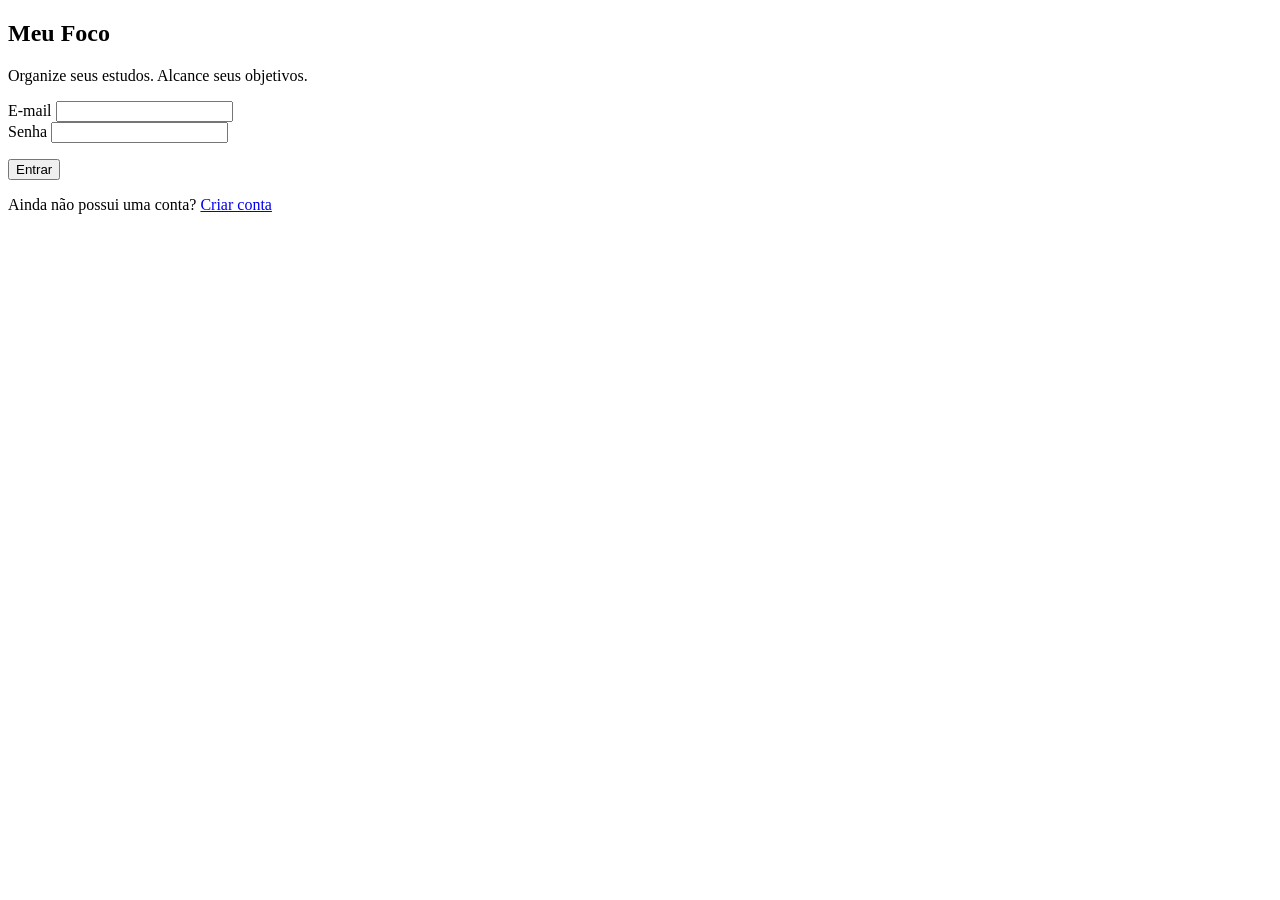
==== HTML/index.html @ 258f2d6f "maior parte do código html + css" ====
<!DOCTYPE html>
<html lang="pt-BR">
<head>
    <meta charset="UTF-8">
    <meta name="viewport" content="width=device-width, initial-scale=1.0">
    <title>Meu Foco - Login</title>
    <link rel="stylesheet" href="css/style.css">
</head>
<body>
    <main class="pagina pagina-login">
        <section class="card-login">
            <header class="cabecalho-login">
                <h1>Meu Foco</h1>
                <p>Organize seus estudos. Alcance seus objetivos.</p>
            </header>

            <form id="form-login" novalidate>
                <div class="campo">
                    <label for="login-email">E-mail</label>
                    <input type="email" id="login-email" name="email" autocomplete="email" required>
                </div>

                <div class="campo">
                    <label for="login-senha">Senha</label>
                    <input type="password" id="login-senha" name="senha" autocomplete="current-password" required>
                </div>

                <p id="login-mensagem" class="mensagem" role="alert"></p>

                <button type="submit" class="botao botao-principal">Entrar</button>
            </form>

            <p class="link-alternativo">
                Ainda não possui uma conta?
                <a href="cadastro.html">Criar conta</a>
            </p>
        </section>
    </main>

    <script src="js/login.js"></script>
</body>
</html>
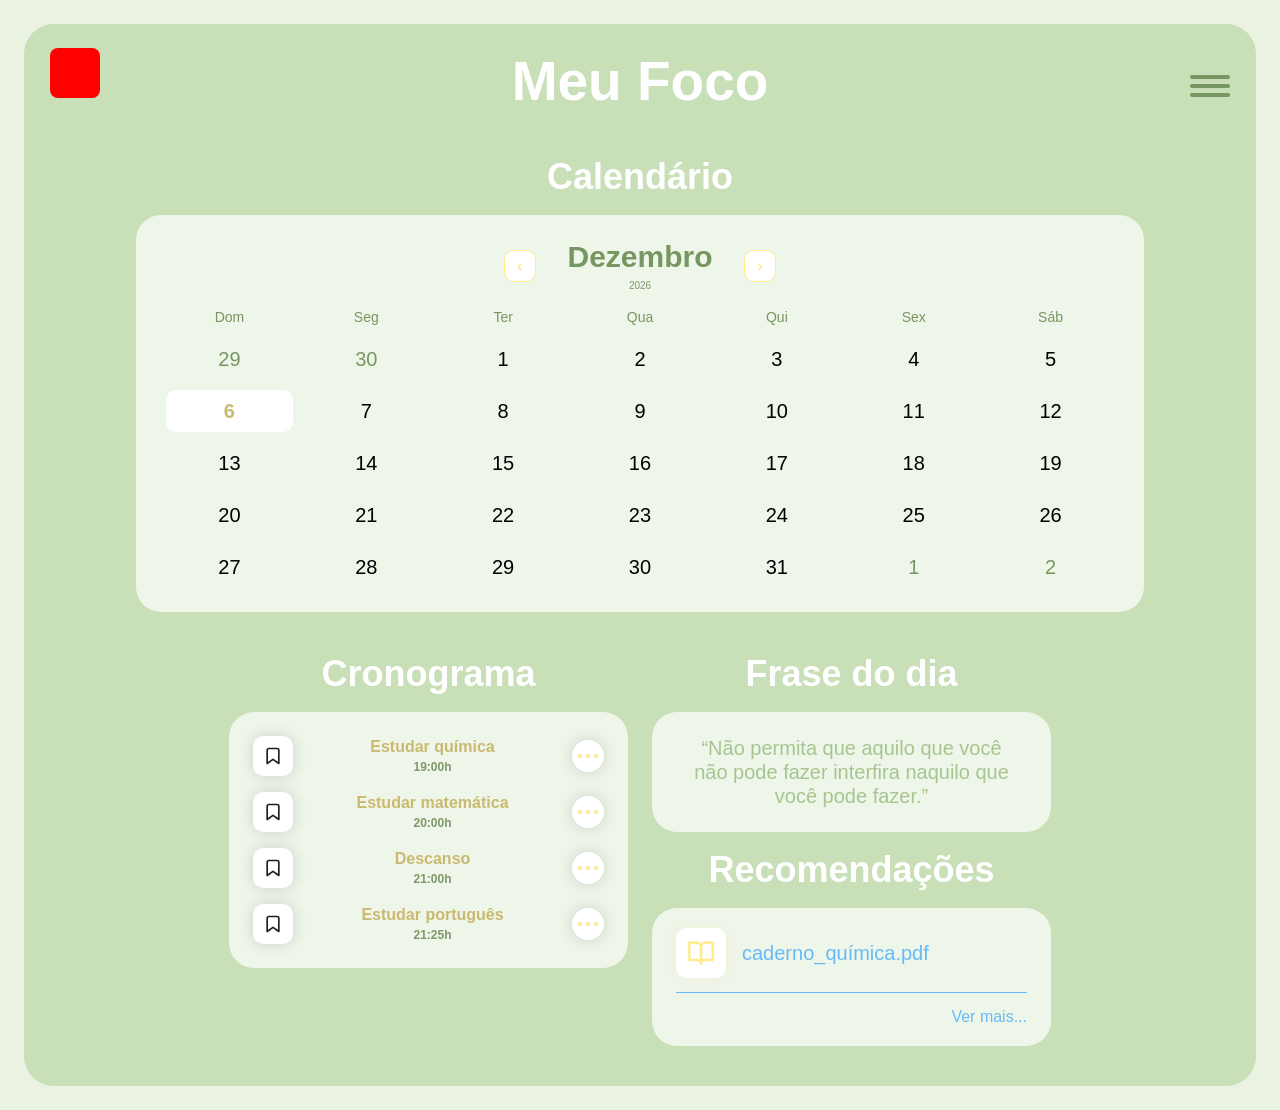
==== commit 19de38f8: "iniciomudado" ====
--- a/HTML/index.html
+++ b/HTML/index.html
@@ -1,42 +1,535 @@
 <!DOCTYPE html>
 <html lang="pt-BR">
 <head>
-    <meta charset="UTF-8">
-    <meta name="viewport" content="width=device-width, initial-scale=1.0">
-    <title>Meu Foco - Login</title>
-    <link rel="stylesheet" href="css/style.css">
+<meta charset="UTF-8">
+<meta name="viewport" content="width=device-width, initial-scale=1.0">
+<title>Meu Foco</title>
+<style>
+  :root {
+    --bg: #C8DFB7;
+    --card: rgba(255, 255, 255, 0.7);
+    --card-solid: #FFFFFF;
+    --accent-red: #FF0000;
+    --menu-line: #789661;
+    --text-dark-green: #789661;
+    --text-muted-green: #7E986A;
+    --text-white: #FFFFFF;
+    --text-black: #000000;
+    --accent-yellow: #FFEA8C;
+    --accent-blue: #65BBF8;
+    --title-yellow-brown: #CABA70;
+    --quote-green: #A7C590;
+  }
+
+  * { box-sizing: border-box; margin: 0; padding: 0; }
+
+  body {
+    background: #EAF2E2;
+    font-family: 'Inter', sans-serif;
+    display: flex;
+    justify-content: center;
+    padding: 24px;
+  }
+
+  .notebook {
+    position: relative;
+    width: 100%;
+    max-width: 1280px;
+    min-height: 993px;
+    background: var(--bg);
+    border-radius: 30px;
+    padding: 24px 26px 40px;
+    display: flex;
+    flex-direction: column;
+    gap: 40px;
+  }
+
+  .topbar {
+    display: flex;
+    align-items: center;
+    justify-content: center;
+    position: relative;
+    min-height: 67px;
+  }
+
+  .topbar .icon-square {
+    position: absolute;
+    left: 0;
+    top: 0;
+    width: 50px;
+    height: 50px;
+    background: var(--accent-red);
+    border-radius: 8px;
+  }
+
+  .topbar h1 {
+    font-weight: 700;
+    font-size: 55px;
+    line-height: 67px;
+    color: var(--text-white);
+    text-align: center;
+  }
+
+  .hamburger {
+    position: absolute;
+    right: 0;
+    top: 27px;
+    width: 40px;
+    display: flex;
+    flex-direction: column;
+    gap: 5px;
+    cursor: pointer;
+    background: none;
+    border: none;
+  }
+
+  .hamburger span {
+    display: block;
+    width: 40px;
+    height: 4px;
+    background: var(--menu-line);
+    border-radius: 40px;
+  }
+
+  /* Calendário */
+  .calendar-section {
+    display: flex;
+    flex-direction: column;
+    align-items: center;
+    gap: 16px;
+  }
+
+  .calendar-section > h2 {
+    font-weight: 700;
+    font-size: 36px;
+    line-height: 44px;
+    color: var(--text-white);
+  }
+
+  .calendar-card {
+    width: 100%;
+    max-width: 1008px;
+    background: var(--card);
+    border-radius: 25px;
+    padding: 24px 30px;
+  }
+
+  .calendar-nav {
+    display: flex;
+    align-items: center;
+    justify-content: center;
+    gap: 24px;
+    margin-bottom: 16px;
+  }
+
+  .nav-btn {
+    width: 32px;
+    height: 32px;
+    border-radius: 10px;
+    background: var(--card-solid);
+    border: 1px solid var(--accent-yellow);
+    display: flex;
+    align-items: center;
+    justify-content: center;
+    cursor: pointer;
+    color: var(--accent-yellow);
+    font-weight: 700;
+    font-size: 16px;
+  }
+
+  .nav-btn:hover { background: var(--accent-yellow); color: #fff; }
+
+  .month-label {
+    text-align: center;
+    min-width: 160px;
+  }
+
+  .month-label .month {
+    font-weight: 700;
+    font-size: 30px;
+    line-height: 36px;
+    color: var(--text-dark-green);
+    display: block;
+  }
+
+  .month-label .year {
+    font-weight: 400;
+    font-size: 10px;
+    line-height: 12px;
+    color: var(--text-muted-green);
+  }
+
+  .weekdays, .days-grid {
+    display: grid;
+    grid-template-columns: repeat(7, 1fr);
+    gap: 10px;
+  }
+
+  .weekdays div {
+    text-align: center;
+    font-weight: 400;
+    font-size: 14px;
+    line-height: 17px;
+    color: var(--text-dark-green);
+    padding-bottom: 8px;
+  }
+
+  .days-grid { margin-top: 4px; }
+
+  .day-cell {
+    display: flex;
+    align-items: center;
+    justify-content: center;
+    height: 42px;
+    font-weight: 500;
+    font-size: 20px;
+    line-height: 24px;
+    color: var(--text-black);
+    border-radius: 10px;
+  }
+
+  .day-cell.muted { color: var(--text-dark-green); }
+  .day-cell.today { background: var(--card-solid); color: var(--title-yellow-brown); font-weight: 700; }
+
+  .bottom-row {
+    display: flex;
+    gap: 24px;
+    flex-wrap: wrap;
+    justify-content: center;
+  }
+
+  .col-left, .col-right {
+    display: flex;
+    flex-direction: column;
+    gap: 16px;
+    flex: 1 1 399px;
+    max-width: 399px;
+  }
+
+  .card-title {
+    font-weight: 700;
+    font-size: 36px;
+    line-height: 44px;
+    color: var(--text-white);
+    text-align: center;
+  }
+
+  /*Cronograma */
+  .schedule-card {
+    background: var(--card);
+    border-radius: 25px;
+    padding: 24px;
+    display: flex;
+    flex-direction: column;
+    gap: 16px;
+  }
+
+  .schedule-item {
+    display: flex;
+    align-items: center;
+    gap: 14px;
+  }
+
+  .schedule-icon {
+    flex: none;
+    width: 40px;
+    height: 40px;
+    background: var(--card-solid);
+    box-shadow: 0px 0px 15px rgba(0, 0, 0, 0.15);
+    border-radius: 10px;
+    display: flex;
+    align-items: center;
+    justify-content: center;
+  }
+
+  .schedule-icon svg { width: 20px; height: 20px; }
+
+  .schedule-info { flex: 1; text-align: center; }
+
+  .schedule-info .task {
+    font-weight: 700;
+    font-size: 16px;
+    line-height: 19px;
+    color: var(--title-yellow-brown);
+    display: block;
+  }
+
+  .schedule-info .time {
+    font-weight: 700;
+    font-size: 12px;
+    line-height: 15px;
+    color: var(--text-muted-green);
+    display: block;
+    margin-top: 4px;
+  }
+
+  .dots {
+    flex: none;
+    width: 32px;
+    height: 32px;
+    border-radius: 50%;
+    background: var(--card-solid);
+    box-shadow: 0px 0px 15px rgba(0, 0, 0, 0.15);
+    display: flex;
+    align-items: center;
+    justify-content: center;
+    gap: 4px;
+    cursor: pointer;
+  }
+
+  .dots span {
+    width: 4px;
+    height: 4px;
+    border-radius: 50%;
+    background: var(--accent-yellow);
+  }
+
+  /*Frase do dia*/
+  .quote-card {
+    background: var(--card);
+    border-radius: 25px;
+    padding: 24px 36px;
+    display: flex;
+    align-items: center;
+    justify-content: center;
+    min-height: 107px;
+  }
+
+  .quote-card p {
+    font-weight: 500;
+    font-size: 20px;
+    line-height: 24px;
+    text-align: center;
+    color: var(--quote-green);
+  }
+
+  /*Recomendações*/
+  .recs-card {
+    background: var(--card);
+    border-radius: 25px;
+    padding: 20px 24px;
+    display: flex;
+    flex-direction: column;
+    gap: 14px;
+  }
+
+  .rec-item {
+    display: flex;
+    align-items: center;
+    gap: 16px;
+  }
+
+  .rec-icon {
+    flex: none;
+    width: 50px;
+    height: 50px;
+    background: var(--card-solid);
+    box-shadow: 0px 0px 10px rgba(255, 232, 156, 0.25);
+    border-radius: 10px;
+    display: flex;
+    align-items: center;
+    justify-content: center;
+  }
+
+  .rec-icon svg { width: 28px; height: 28px; }
+
+  .rec-item p {
+    font-weight: 500;
+    font-size: 20px;
+    line-height: 1.2;
+    color: var(--accent-blue);
+    flex: 1;
+  }
+
+  hr.divider {
+    border: none;
+    border-top: 1px solid var(--accent-blue);
+    width: 100%;
+  }
+
+  .see-more {
+    align-self: flex-end;
+    font-weight: 500;
+    font-size: 16px;
+    line-height: 19px;
+    color: var(--accent-blue);
+    text-decoration: none;
+  }
+
+  @media (max-width: 640px) {
+    .notebook { padding: 20px; border-radius: 20px; }
+    .topbar h1 { font-size: 34px; line-height: 40px; }
+    .topbar .icon-square { width: 36px; height: 36px; }
+    .hamburger { top: 8px; }
+    .card-title { font-size: 26px; line-height: 32px; }
+    .calendar-section > h2 { font-size: 26px; line-height: 32px; }
+    .day-cell { font-size: 16px; height: 36px; }
+    .weekdays div { font-size: 12px; }
+  }
+</style>
 </head>
 <body>
-    <main class="pagina pagina-login">
-        <section class="card-login">
-            <header class="cabecalho-login">
-                <h1>Meu Foco</h1>
-                <p>Organize seus estudos. Alcance seus objetivos.</p>
-            </header>
-
-            <form id="form-login" novalidate>
-                <div class="campo">
-                    <label for="login-email">E-mail</label>
-                    <input type="email" id="login-email" name="email" autocomplete="email" required>
-                </div>
-
-                <div class="campo">
-                    <label for="login-senha">Senha</label>
-                    <input type="password" id="login-senha" name="senha" autocomplete="current-password" required>
-                </div>
-
-                <p id="login-mensagem" class="mensagem" role="alert"></p>
-
-                <button type="submit" class="botao botao-principal">Entrar</button>
-            </form>
-
-            <p class="link-alternativo">
-                Ainda não possui uma conta?
-                <a href="cadastro.html">Criar conta</a>
-            </p>
-        </section>
-    </main>
-
-    <script src="js/login.js"></script>
+
+<div class="notebook">
+
+  <header class="topbar">
+    <div class="icon-square" aria-hidden="true"></div>
+    <h1>Meu Foco</h1>
+    <button class="hamburger" aria-label="Abrir menu">
+      <span></span><span></span><span></span>
+    </button>
+  </header>
+
+  <section class="calendar-section">
+    <h2>Calendário</h2>
+    <div class="calendar-card">
+      <div class="calendar-nav">
+        <button class="nav-btn" id="prevMonth" aria-label="Mês anterior">&#8249;</button>
+        <div class="month-label">
+          <span class="month" id="monthLabel"></span>
+          <span class="year" id="yearLabel"></span>
+        </div>
+        <button class="nav-btn" id="nextMonth" aria-label="Próximo mês">&#8250;</button>
+      </div>
+      <div class="weekdays">
+        <div>Dom</div><div>Seg</div><div>Ter</div><div>Qua</div><div>Qui</div><div>Sex</div><div>Sáb</div>
+      </div>
+      <div class="days-grid" id="daysGrid"></div>
+    </div>
+  </section>
+
+  <section class="bottom-row">
+
+    <div class="col-left">
+      <h2 class="card-title">Cronograma</h2>
+      <div class="schedule-card">
+
+        <div class="schedule-item">
+          <div class="schedule-icon">
+            <svg viewBox="0 0 24 24" fill="none" stroke="#1E1E1E" stroke-width="2" stroke-linecap="round" stroke-linejoin="round"><path d="M19 21l-7-5-7 5V5a2 2 0 0 1 2-2h10a2 2 0 0 1 2 2z"/></svg>
+          </div>
+          <div class="schedule-info">
+            <span class="task">Estudar química</span>
+            <span class="time">19:00h</span>
+          </div>
+          <div class="dots"><span></span><span></span><span></span></div>
+        </div>
+
+        <div class="schedule-item">
+          <div class="schedule-icon">
+            <svg viewBox="0 0 24 24" fill="none" stroke="#1E1E1E" stroke-width="2" stroke-linecap="round" stroke-linejoin="round"><path d="M19 21l-7-5-7 5V5a2 2 0 0 1 2-2h10a2 2 0 0 1 2 2z"/></svg>
+          </div>
+          <div class="schedule-info">
+            <span class="task">Estudar matemática</span>
+            <span class="time">20:00h</span>
+          </div>
+          <div class="dots"><span></span><span></span><span></span></div>
+        </div>
+
+        <div class="schedule-item">
+          <div class="schedule-icon">
+            <svg viewBox="0 0 24 24" fill="none" stroke="#1E1E1E" stroke-width="2" stroke-linecap="round" stroke-linejoin="round"><path d="M19 21l-7-5-7 5V5a2 2 0 0 1 2-2h10a2 2 0 0 1 2 2z"/></svg>
+          </div>
+          <div class="schedule-info">
+            <span class="task">Descanso</span>
+            <span class="time">21:00h</span>
+          </div>
+          <div class="dots"><span></span><span></span><span></span></div>
+        </div>
+
+        <div class="schedule-item">
+          <div class="schedule-icon">
+            <svg viewBox="0 0 24 24" fill="none" stroke="#1E1E1E" stroke-width="2" stroke-linecap="round" stroke-linejoin="round"><path d="M19 21l-7-5-7 5V5a2 2 0 0 1 2-2h10a2 2 0 0 1 2 2z"/></svg>
+          </div>
+          <div class="schedule-info">
+            <span class="task">Estudar português</span>
+            <span class="time">21:25h</span>
+          </div>
+          <div class="dots"><span></span><span></span><span></span></div>
+        </div>
+
+      </div>
+    </div>
+
+    <!-- Frase do dia + Recomendações -->
+    <div class="col-right">
+      <h2 class="card-title">Frase do dia</h2>
+      <div class="quote-card">
+        <p>“Não permita que aquilo que você não pode fazer interfira naquilo que você pode fazer.”</p>
+      </div>
+
+      <h2 class="card-title">Recomendações</h2>
+      <div class="recs-card">
+        <div class="rec-item">
+          <div class="rec-icon">
+            <svg viewBox="0 0 24 24" fill="none" stroke="#FFEA8C" stroke-width="2" stroke-linecap="round" stroke-linejoin="round"><path d="M2 3h6a4 4 0 0 1 4 4v14a3 3 0 0 0-3-3H2z"/><path d="M22 3h-6a4 4 0 0 0-4 4v14a3 3 0 0 1 3-3h7z"/></svg>
+          </div>
+          <p>caderno_química.pdf</p>
+        </div>
+        <hr class="divider">
+        <a href="#" class="see-more">Ver mais...</a>
+      </div>
+    </div>
+
+  </section>
+
+</div>
+
+<script>
+  const monthNames = ['Janeiro','Fevereiro','Março','Abril','Maio','Junho','Julho','Agosto','Setembro','Outubro','Novembro','Dezembro'];
+  let current = new Date();
+
+  function renderCalendar(date) {
+    const year = date.getFullYear();
+    const month = date.getMonth();
+
+    document.getElementById('monthLabel').textContent = monthNames[month];
+    document.getElementById('yearLabel').textContent = year;
+
+    const grid = document.getElementById('daysGrid');
+    grid.innerHTML = '';
+
+    const firstDay = new Date(year, month, 1).getDay();
+    const daysInMonth = new Date(year, month + 1, 0).getDate();
+    const daysInPrevMonth = new Date(year, month, 0).getDate();
+    const today = new Date();
+
+    // dias do mês anterior (preenchimento)
+    for (let i = firstDay - 1; i >= 0; i--) {
+      grid.appendChild(makeDay(daysInPrevMonth - i, true));
+    }
+    // dias do mês atual
+    for (let d = 1; d <= daysInMonth; d++) {
+      const isToday = d === today.getDate() && month === today.getMonth() && year === today.getFullYear();
+      grid.appendChild(makeDay(d, false, isToday));
+    }
+    // dias do próximo mês (preenchimento até completar semana)
+    const totalCells = firstDay + daysInMonth;
+    const remaining = (7 - (totalCells % 7)) % 7;
+    for (let d = 1; d <= remaining; d++) {
+      grid.appendChild(makeDay(d, true));
+    }
+  }
+
+  function makeDay(num, muted, isToday) {
+    const cell = document.createElement('div');
+    cell.className = 'day-cell' + (muted ? ' muted' : '') + (isToday ? ' today' : '');
+    cell.textContent = num;
+    return cell;
+  }
+
+  document.getElementById('prevMonth').addEventListener('click', () => {
+    current = new Date(current.getFullYear(), current.getMonth() - 1, 1);
+    renderCalendar(current);
+  });
+
+  document.getElementById('nextMonth').addEventListener('click', () => {
+    current = new Date(current.getFullYear(), current.getMonth() + 1, 1);
+    renderCalendar(current);
+  });
+
+  renderCalendar(current);
+</script>
+
 </body>
 </html>
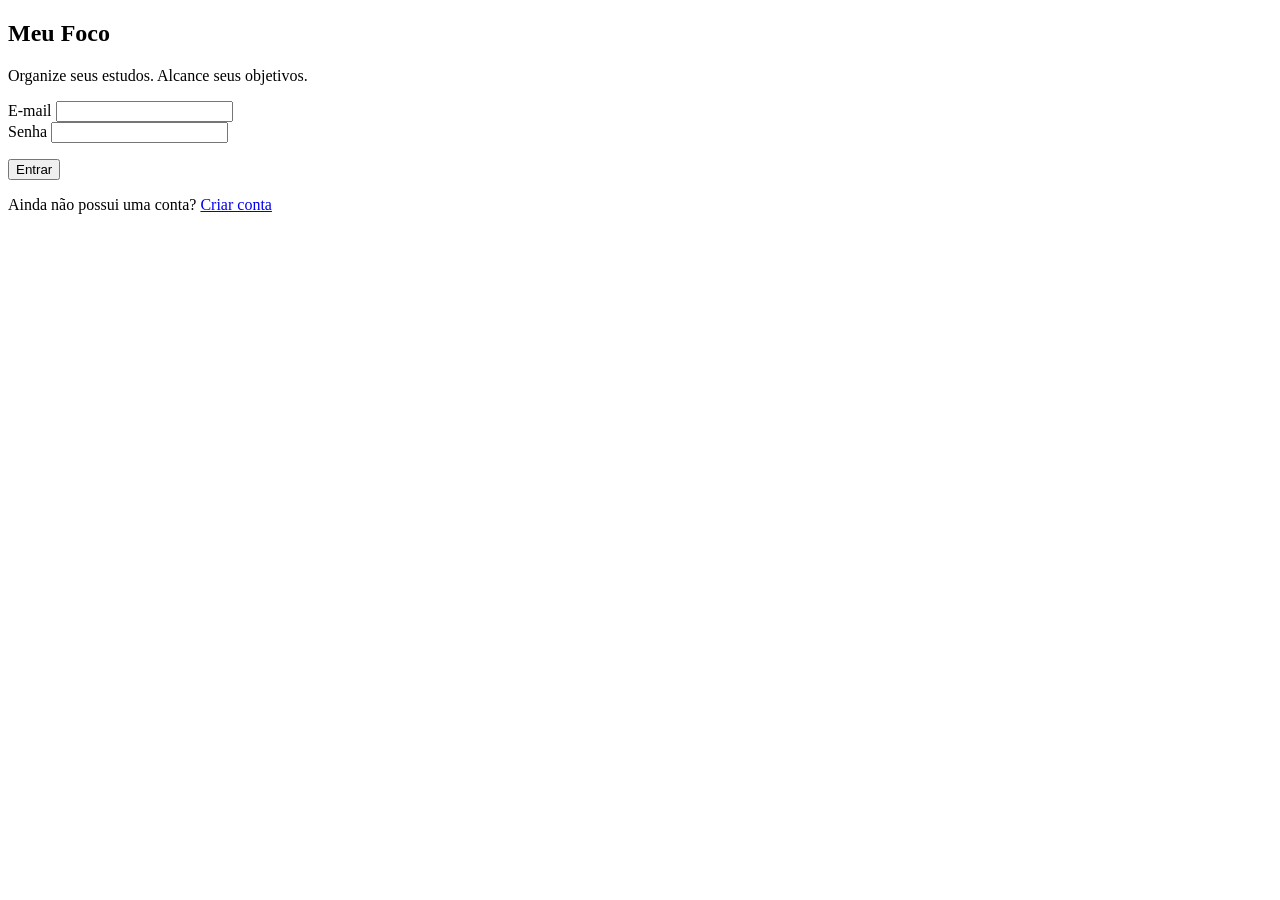
==== commit a4f5e703: "voltando" ====
--- a/HTML/index.html
+++ b/HTML/index.html
@@ -1,535 +1,42 @@
 <!DOCTYPE html>
 <html lang="pt-BR">
 <head>
-<meta charset="UTF-8">
-<meta name="viewport" content="width=device-width, initial-scale=1.0">
-<title>Meu Foco</title>
-<style>
-  :root {
-    --bg: #C8DFB7;
-    --card: rgba(255, 255, 255, 0.7);
-    --card-solid: #FFFFFF;
-    --accent-red: #FF0000;
-    --menu-line: #789661;
-    --text-dark-green: #789661;
-    --text-muted-green: #7E986A;
-    --text-white: #FFFFFF;
-    --text-black: #000000;
-    --accent-yellow: #FFEA8C;
-    --accent-blue: #65BBF8;
-    --title-yellow-brown: #CABA70;
-    --quote-green: #A7C590;
-  }
-
-  * { box-sizing: border-box; margin: 0; padding: 0; }
-
-  body {
-    background: #EAF2E2;
-    font-family: 'Inter', sans-serif;
-    display: flex;
-    justify-content: center;
-    padding: 24px;
-  }
-
-  .notebook {
-    position: relative;
-    width: 100%;
-    max-width: 1280px;
-    min-height: 993px;
-    background: var(--bg);
-    border-radius: 30px;
-    padding: 24px 26px 40px;
-    display: flex;
-    flex-direction: column;
-    gap: 40px;
-  }
-
-  .topbar {
-    display: flex;
-    align-items: center;
-    justify-content: center;
-    position: relative;
-    min-height: 67px;
-  }
-
-  .topbar .icon-square {
-    position: absolute;
-    left: 0;
-    top: 0;
-    width: 50px;
-    height: 50px;
-    background: var(--accent-red);
-    border-radius: 8px;
-  }
-
-  .topbar h1 {
-    font-weight: 700;
-    font-size: 55px;
-    line-height: 67px;
-    color: var(--text-white);
-    text-align: center;
-  }
-
-  .hamburger {
-    position: absolute;
-    right: 0;
-    top: 27px;
-    width: 40px;
-    display: flex;
-    flex-direction: column;
-    gap: 5px;
-    cursor: pointer;
-    background: none;
-    border: none;
-  }
-
-  .hamburger span {
-    display: block;
-    width: 40px;
-    height: 4px;
-    background: var(--menu-line);
-    border-radius: 40px;
-  }
-
-  /* Calendário */
-  .calendar-section {
-    display: flex;
-    flex-direction: column;
-    align-items: center;
-    gap: 16px;
-  }
-
-  .calendar-section > h2 {
-    font-weight: 700;
-    font-size: 36px;
-    line-height: 44px;
-    color: var(--text-white);
-  }
-
-  .calendar-card {
-    width: 100%;
-    max-width: 1008px;
-    background: var(--card);
-    border-radius: 25px;
-    padding: 24px 30px;
-  }
-
-  .calendar-nav {
-    display: flex;
-    align-items: center;
-    justify-content: center;
-    gap: 24px;
-    margin-bottom: 16px;
-  }
-
-  .nav-btn {
-    width: 32px;
-    height: 32px;
-    border-radius: 10px;
-    background: var(--card-solid);
-    border: 1px solid var(--accent-yellow);
-    display: flex;
-    align-items: center;
-    justify-content: center;
-    cursor: pointer;
-    color: var(--accent-yellow);
-    font-weight: 700;
-    font-size: 16px;
-  }
-
-  .nav-btn:hover { background: var(--accent-yellow); color: #fff; }
-
-  .month-label {
-    text-align: center;
-    min-width: 160px;
-  }
-
-  .month-label .month {
-    font-weight: 700;
-    font-size: 30px;
-    line-height: 36px;
-    color: var(--text-dark-green);
-    display: block;
-  }
-
-  .month-label .year {
-    font-weight: 400;
-    font-size: 10px;
-    line-height: 12px;
-    color: var(--text-muted-green);
-  }
-
-  .weekdays, .days-grid {
-    display: grid;
-    grid-template-columns: repeat(7, 1fr);
-    gap: 10px;
-  }
-
-  .weekdays div {
-    text-align: center;
-    font-weight: 400;
-    font-size: 14px;
-    line-height: 17px;
-    color: var(--text-dark-green);
-    padding-bottom: 8px;
-  }
-
-  .days-grid { margin-top: 4px; }
-
-  .day-cell {
-    display: flex;
-    align-items: center;
-    justify-content: center;
-    height: 42px;
-    font-weight: 500;
-    font-size: 20px;
-    line-height: 24px;
-    color: var(--text-black);
-    border-radius: 10px;
-  }
-
-  .day-cell.muted { color: var(--text-dark-green); }
-  .day-cell.today { background: var(--card-solid); color: var(--title-yellow-brown); font-weight: 700; }
-
-  .bottom-row {
-    display: flex;
-    gap: 24px;
-    flex-wrap: wrap;
-    justify-content: center;
-  }
-
-  .col-left, .col-right {
-    display: flex;
-    flex-direction: column;
-    gap: 16px;
-    flex: 1 1 399px;
-    max-width: 399px;
-  }
-
-  .card-title {
-    font-weight: 700;
-    font-size: 36px;
-    line-height: 44px;
-    color: var(--text-white);
-    text-align: center;
-  }
-
-  /*Cronograma */
-  .schedule-card {
-    background: var(--card);
-    border-radius: 25px;
-    padding: 24px;
-    display: flex;
-    flex-direction: column;
-    gap: 16px;
-  }
-
-  .schedule-item {
-    display: flex;
-    align-items: center;
-    gap: 14px;
-  }
-
-  .schedule-icon {
-    flex: none;
-    width: 40px;
-    height: 40px;
-    background: var(--card-solid);
-    box-shadow: 0px 0px 15px rgba(0, 0, 0, 0.15);
-    border-radius: 10px;
-    display: flex;
-    align-items: center;
-    justify-content: center;
-  }
-
-  .schedule-icon svg { width: 20px; height: 20px; }
-
-  .schedule-info { flex: 1; text-align: center; }
-
-  .schedule-info .task {
-    font-weight: 700;
-    font-size: 16px;
-    line-height: 19px;
-    color: var(--title-yellow-brown);
-    display: block;
-  }
-
-  .schedule-info .time {
-    font-weight: 700;
-    font-size: 12px;
-    line-height: 15px;
-    color: var(--text-muted-green);
-    display: block;
-    margin-top: 4px;
-  }
-
-  .dots {
-    flex: none;
-    width: 32px;
-    height: 32px;
-    border-radius: 50%;
-    background: var(--card-solid);
-    box-shadow: 0px 0px 15px rgba(0, 0, 0, 0.15);
-    display: flex;
-    align-items: center;
-    justify-content: center;
-    gap: 4px;
-    cursor: pointer;
-  }
-
-  .dots span {
-    width: 4px;
-    height: 4px;
-    border-radius: 50%;
-    background: var(--accent-yellow);
-  }
-
-  /*Frase do dia*/
-  .quote-card {
-    background: var(--card);
-    border-radius: 25px;
-    padding: 24px 36px;
-    display: flex;
-    align-items: center;
-    justify-content: center;
-    min-height: 107px;
-  }
-
-  .quote-card p {
-    font-weight: 500;
-    font-size: 20px;
-    line-height: 24px;
-    text-align: center;
-    color: var(--quote-green);
-  }
-
-  /*Recomendações*/
-  .recs-card {
-    background: var(--card);
-    border-radius: 25px;
-    padding: 20px 24px;
-    display: flex;
-    flex-direction: column;
-    gap: 14px;
-  }
-
-  .rec-item {
-    display: flex;
-    align-items: center;
-    gap: 16px;
-  }
-
-  .rec-icon {
-    flex: none;
-    width: 50px;
-    height: 50px;
-    background: var(--card-solid);
-    box-shadow: 0px 0px 10px rgba(255, 232, 156, 0.25);
-    border-radius: 10px;
-    display: flex;
-    align-items: center;
-    justify-content: center;
-  }
-
-  .rec-icon svg { width: 28px; height: 28px; }
-
-  .rec-item p {
-    font-weight: 500;
-    font-size: 20px;
-    line-height: 1.2;
-    color: var(--accent-blue);
-    flex: 1;
-  }
-
-  hr.divider {
-    border: none;
-    border-top: 1px solid var(--accent-blue);
-    width: 100%;
-  }
-
-  .see-more {
-    align-self: flex-end;
-    font-weight: 500;
-    font-size: 16px;
-    line-height: 19px;
-    color: var(--accent-blue);
-    text-decoration: none;
-  }
-
-  @media (max-width: 640px) {
-    .notebook { padding: 20px; border-radius: 20px; }
-    .topbar h1 { font-size: 34px; line-height: 40px; }
-    .topbar .icon-square { width: 36px; height: 36px; }
-    .hamburger { top: 8px; }
-    .card-title { font-size: 26px; line-height: 32px; }
-    .calendar-section > h2 { font-size: 26px; line-height: 32px; }
-    .day-cell { font-size: 16px; height: 36px; }
-    .weekdays div { font-size: 12px; }
-  }
-</style>
+    <meta charset="UTF-8">
+    <meta name="viewport" content="width=device-width, initial-scale=1.0">
+    <title>Meu Foco - Login</title>
+    <link rel="stylesheet" href="css/style.css">
 </head>
 <body>
+    <main class="pagina pagina-login">
+        <section class="card-login">
+            <header class="cabecalho-login">
+                <h1>Meu Foco</h1>
+                <p>Organize seus estudos. Alcance seus objetivos.</p>
+            </header>
 
-<div class="notebook">
+            <form id="form-login" novalidate>
+                <div class="campo">
+                    <label for="login-email">E-mail</label>
+                    <input type="email" id="login-email" name="email" autocomplete="email" required>
+                </div>
 
-  <header class="topbar">
-    <div class="icon-square" aria-hidden="true"></div>
-    <h1>Meu Foco</h1>
-    <button class="hamburger" aria-label="Abrir menu">
-      <span></span><span></span><span></span>
-    </button>
-  </header>
+                <div class="campo">
+                    <label for="login-senha">Senha</label>
+                    <input type="password" id="login-senha" name="senha" autocomplete="current-password" required>
+                </div>
 
-  <section class="calendar-section">
-    <h2>Calendário</h2>
-    <div class="calendar-card">
-      <div class="calendar-nav">
-        <button class="nav-btn" id="prevMonth" aria-label="Mês anterior">&#8249;</button>
-        <div class="month-label">
-          <span class="month" id="monthLabel"></span>
-          <span class="year" id="yearLabel"></span>
-        </div>
-        <button class="nav-btn" id="nextMonth" aria-label="Próximo mês">&#8250;</button>
-      </div>
-      <div class="weekdays">
-        <div>Dom</div><div>Seg</div><div>Ter</div><div>Qua</div><div>Qui</div><div>Sex</div><div>Sáb</div>
-      </div>
-      <div class="days-grid" id="daysGrid"></div>
-    </div>
-  </section>
+                <p id="login-mensagem" class="mensagem" role="alert"></p>
 
-  <section class="bottom-row">
+                <button type="submit" class="botao botao-principal">Entrar</button>
+            </form>
 
-    <div class="col-left">
-      <h2 class="card-title">Cronograma</h2>
-      <div class="schedule-card">
+            <p class="link-alternativo">
+                Ainda não possui uma conta?
+                <a href="cadastro.html">Criar conta</a>
+            </p>
+        </section>
+    </main>
 
-        <div class="schedule-item">
-          <div class="schedule-icon">
-            <svg viewBox="0 0 24 24" fill="none" stroke="#1E1E1E" stroke-width="2" stroke-linecap="round" stroke-linejoin="round"><path d="M19 21l-7-5-7 5V5a2 2 0 0 1 2-2h10a2 2 0 0 1 2 2z"/></svg>
-          </div>
-          <div class="schedule-info">
-            <span class="task">Estudar química</span>
-            <span class="time">19:00h</span>
-          </div>
-          <div class="dots"><span></span><span></span><span></span></div>
-        </div>
-
-        <div class="schedule-item">
-          <div class="schedule-icon">
-            <svg viewBox="0 0 24 24" fill="none" stroke="#1E1E1E" stroke-width="2" stroke-linecap="round" stroke-linejoin="round"><path d="M19 21l-7-5-7 5V5a2 2 0 0 1 2-2h10a2 2 0 0 1 2 2z"/></svg>
-          </div>
-          <div class="schedule-info">
-            <span class="task">Estudar matemática</span>
-            <span class="time">20:00h</span>
-          </div>
-          <div class="dots"><span></span><span></span><span></span></div>
-        </div>
-
-        <div class="schedule-item">
-          <div class="schedule-icon">
-            <svg viewBox="0 0 24 24" fill="none" stroke="#1E1E1E" stroke-width="2" stroke-linecap="round" stroke-linejoin="round"><path d="M19 21l-7-5-7 5V5a2 2 0 0 1 2-2h10a2 2 0 0 1 2 2z"/></svg>
-          </div>
-          <div class="schedule-info">
-            <span class="task">Descanso</span>
-            <span class="time">21:00h</span>
-          </div>
-          <div class="dots"><span></span><span></span><span></span></div>
-        </div>
-
-        <div class="schedule-item">
-          <div class="schedule-icon">
-            <svg viewBox="0 0 24 24" fill="none" stroke="#1E1E1E" stroke-width="2" stroke-linecap="round" stroke-linejoin="round"><path d="M19 21l-7-5-7 5V5a2 2 0 0 1 2-2h10a2 2 0 0 1 2 2z"/></svg>
-          </div>
-          <div class="schedule-info">
-            <span class="task">Estudar português</span>
-            <span class="time">21:25h</span>
-          </div>
-          <div class="dots"><span></span><span></span><span></span></div>
-        </div>
-
-      </div>
-    </div>
-
-    <!-- Frase do dia + Recomendações -->
-    <div class="col-right">
-      <h2 class="card-title">Frase do dia</h2>
-      <div class="quote-card">
-        <p>“Não permita que aquilo que você não pode fazer interfira naquilo que você pode fazer.”</p>
-      </div>
-
-      <h2 class="card-title">Recomendações</h2>
-      <div class="recs-card">
-        <div class="rec-item">
-          <div class="rec-icon">
-            <svg viewBox="0 0 24 24" fill="none" stroke="#FFEA8C" stroke-width="2" stroke-linecap="round" stroke-linejoin="round"><path d="M2 3h6a4 4 0 0 1 4 4v14a3 3 0 0 0-3-3H2z"/><path d="M22 3h-6a4 4 0 0 0-4 4v14a3 3 0 0 1 3-3h7z"/></svg>
-          </div>
-          <p>caderno_química.pdf</p>
-        </div>
-        <hr class="divider">
-        <a href="#" class="see-more">Ver mais...</a>
-      </div>
-    </div>
-
-  </section>
-
-</div>
-
-<script>
-  const monthNames = ['Janeiro','Fevereiro','Março','Abril','Maio','Junho','Julho','Agosto','Setembro','Outubro','Novembro','Dezembro'];
-  let current = new Date();
-
-  function renderCalendar(date) {
-    const year = date.getFullYear();
-    const month = date.getMonth();
-
-    document.getElementById('monthLabel').textContent = monthNames[month];
-    document.getElementById('yearLabel').textContent = year;
-
-    const grid = document.getElementById('daysGrid');
-    grid.innerHTML = '';
-
-    const firstDay = new Date(year, month, 1).getDay();
-    const daysInMonth = new Date(year, month + 1, 0).getDate();
-    const daysInPrevMonth = new Date(year, month, 0).getDate();
-    const today = new Date();
-
-    // dias do mês anterior (preenchimento)
-    for (let i = firstDay - 1; i >= 0; i--) {
-      grid.appendChild(makeDay(daysInPrevMonth - i, true));
-    }
-    // dias do mês atual
-    for (let d = 1; d <= daysInMonth; d++) {
-      const isToday = d === today.getDate() && month === today.getMonth() && year === today.getFullYear();
-      grid.appendChild(makeDay(d, false, isToday));
-    }
-    // dias do próximo mês (preenchimento até completar semana)
-    const totalCells = firstDay + daysInMonth;
-    const remaining = (7 - (totalCells % 7)) % 7;
-    for (let d = 1; d <= remaining; d++) {
-      grid.appendChild(makeDay(d, true));
-    }
-  }
-
-  function makeDay(num, muted, isToday) {
-    const cell = document.createElement('div');
-    cell.className = 'day-cell' + (muted ? ' muted' : '') + (isToday ? ' today' : '');
-    cell.textContent = num;
-    return cell;
-  }
-
-  document.getElementById('prevMonth').addEventListener('click', () => {
-    current = new Date(current.getFullYear(), current.getMonth() - 1, 1);
-    renderCalendar(current);
-  });
-
-  document.getElementById('nextMonth').addEventListener('click', () => {
-    current = new Date(current.getFullYear(), current.getMonth() + 1, 1);
-    renderCalendar(current);
-  });
-
-  renderCalendar(current);
-</script>
-
+    <script src="js/login.js"></script>
 </body>
 </html>
